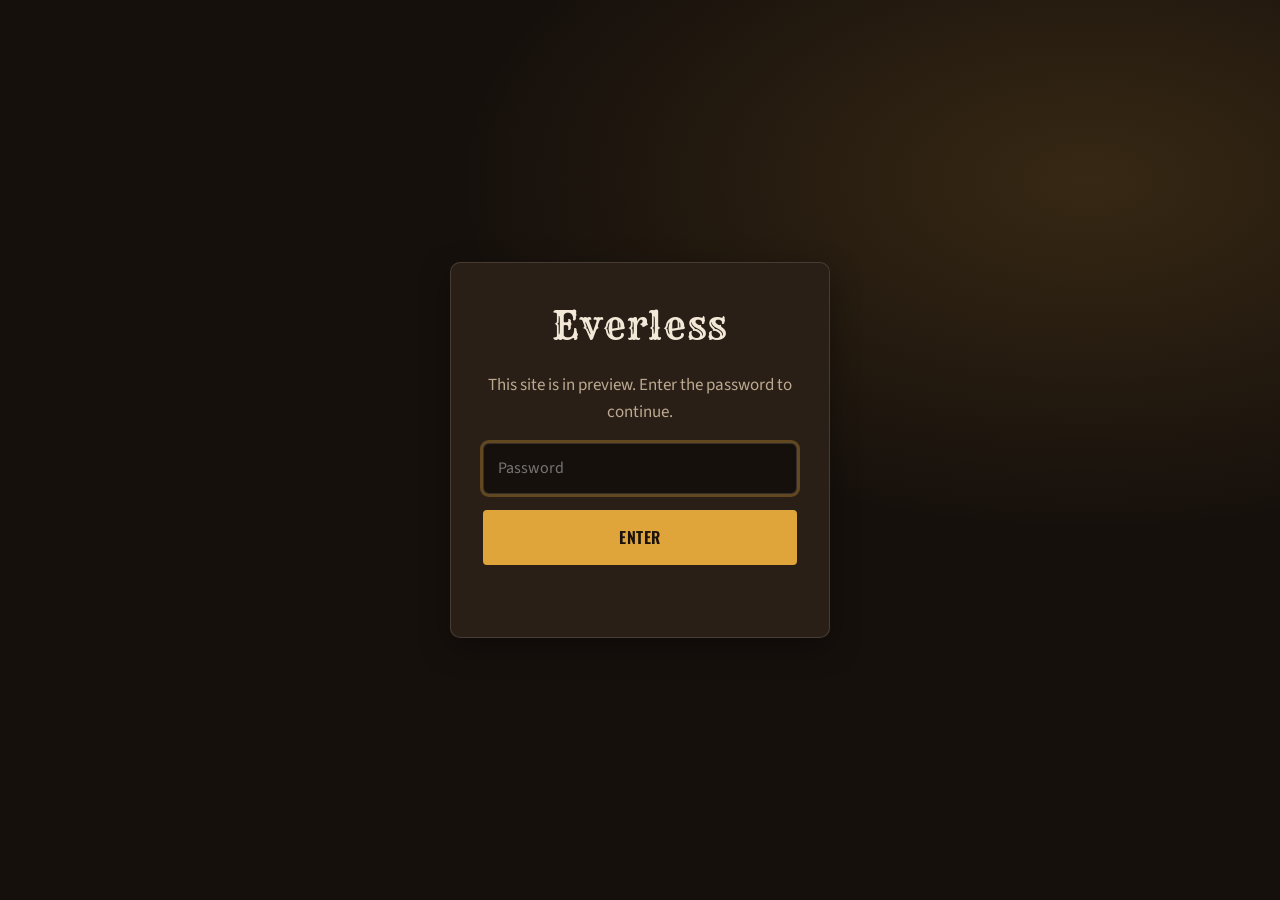
==== galleria.html @ 2f4c050e "Monisivuinen versio: etusivu, galleria ja repertuaari eri sivuille; ehdot; kalenteri pois; lomake lä" ====
<!DOCTYPE html>
<html lang="fi">
<head>
  <meta charset="utf-8">
  <meta name="viewport" content="width=device-width, initial-scale=1">
  <title>Bändi, galleria ja videot – Everless</title>
  <meta name="description" content="Tutustu Everlessin jäseniin ja DJ:hin, katso kuvia ja videoita bändin keikoilta.">
  <meta name="theme-color" content="#16100c">
  <meta property="og:title" content="Everless – Cover band & DJs">
  <meta property="og:type" content="website">
  <meta property="og:image" content="assets/img/band/band.webp">
  <meta name="robots" content="noindex, nofollow">
  <link rel="icon" href="assets/favicon.svg" type="image/svg+xml">

  <link rel="preconnect" href="https://fonts.googleapis.com">
  <link rel="preconnect" href="https://fonts.gstatic.com" crossorigin>
  <link href="https://fonts.googleapis.com/css2?family=Inter:wght@400;500;600;700&family=Oswald:wght@400;500;600&family=Rye&family=Source+Sans+3:wght@400;600;700&family=Space+Grotesk:wght@500;700&display=swap" rel="stylesheet">
  <link rel="stylesheet" href="css/themes.css">
  <link rel="stylesheet" href="css/base.css">

  <script src="data/site.config.js"></script>
  <script src="js/gate.js"></script>
  <script>
    (function () {
      var t = (new URLSearchParams(location.search).get("theme")) || window.EVERLESS_CONFIG.theme;
      document.documentElement.setAttribute("data-theme", t === "modern" ? "modern" : "western");
    })();
  </script>
</head>
<body data-page="gallery">
  <a class="skip-link" href="#main" data-i18n="a11y.skip">Siirry sisältöön</a>
  <header id="site-header"></header>

  <main id="main">
    <section class="page-hero">
      <div class="container">
        <p class="eyebrow" data-i18n="page.gallery.eyebrow"></p>
        <h1 data-i18n="page.gallery.title"></h1>
        <p class="lead" data-i18n="page.gallery.lead"></p>
      </div>
    </section>

    <!-- KOKOONPANO -->
    <section class="section" id="members">
      <div class="container">
        <header class="section-head">
          <p class="eyebrow" data-i18n="members.eyebrow">Kokoonpano</p>
          <h2 data-i18n="members.title"></h2>
          <p class="lead" data-i18n="members.lead"></p>
        </header>

        <figure class="wide-photo">
          <img src="assets/img/band/boys.webp" width="1800" height="1200" loading="lazy" alt="" data-i18n-attr="alt:members.photo.alt">
        </figure>

        <h3 class="subhead" data-i18n="members.band">Bändi</h3>
        <div class="member-grid" id="member-grid"></div>

        <h3 class="subhead" data-i18n="members.djs">DJ:t</h3>
        <div class="dj-block">
          <figure class="dj-photo">
            <img src="assets/img/band/djs.webp" width="1800" height="1200" loading="lazy" alt="" data-i18n-attr="alt:members.djs.alt">
          </figure>
          <div class="dj-info">
            <p data-i18n="members.djs.text"></p>
            <div class="member-grid member-grid-small" id="dj-grid"></div>
          </div>
        </div>
      </div>
    </section>

    <!-- GALLERIA -->
    <section class="section section-alt" id="gallery">
      <div class="container">
        <header class="section-head">
          <p class="eyebrow" data-i18n="gallery.eyebrow">Galleria</p>
          <h2 data-i18n="gallery.title"></h2>
          <p class="lead" data-i18n="gallery.lead"></p>
        </header>
        <div class="gallery" id="gallery-grid"></div>
        <p class="fineprint photo-credit" data-i18n="gallery.credit"></p>
      </div>
    </section>

    <!-- VIDEOT -->
    <section class="section" id="videos">
      <div class="container">
        <header class="section-head">
          <p class="eyebrow" data-i18n="videos.eyebrow">Videot</p>
          <h2 data-i18n="videos.title"></h2>
          <p class="lead" data-i18n="videos.lead"></p>
        </header>
        <div class="card-grid cols-2" id="video-grid"></div>
      </div>
    </section>

    <div class="cta-band">
      <div class="container">
        <a class="btn" href="index.html#book" data-i18n="hero.cta">Pyydä tarjous</a>
      </div>
    </div>
  </main>

  <footer id="site-footer"></footer>

  <!-- Lightbox -->
  <div class="lightbox" id="lightbox" role="dialog" aria-modal="true" hidden>
    <button class="lb-btn lb-close" type="button" data-i18n-attr="aria-label:a11y.close">&times;</button>
    <button class="lb-btn lb-prev" type="button" data-i18n-attr="aria-label:gallery.prev">
      <svg viewBox="0 0 24 24" aria-hidden="true"><path d="M15.4 7.4L14 6l-6 6 6 6 1.4-1.4L10.8 12z"/></svg>
    </button>
    <img class="lb-img" id="lb-img" alt="">
    <button class="lb-btn lb-next" type="button" data-i18n-attr="aria-label:gallery.next">
      <svg viewBox="0 0 24 24" aria-hidden="true"><path d="M8.6 16.6L10 18l6-6-6-6-1.4 1.4L13.2 12z"/></svg>
    </button>
  </div>

  <script src="data/songs.js"></script>
  <script src="data/content.js"></script>
  <script src="data/i18n/fi.js"></script>
  <script src="data/i18n/en.js"></script>
  <script src="js/i18n.js"></script>
  <script src="js/layout.js"></script>
  <script src="js/gallery.js"></script>
  <script src="js/main.js"></script>
</body>
</html>
---- css/themes.css ----
/*
  TEEMAT – kaikki ilmeeseen liittyvät värit, fontit ja pyöristykset ovat tässä.
  Vaihda teema tiedostossa data/site.config.js (theme: "western" tai "modern").
  Voit muokata värejä muuttamalla arvoja alla.
*/

/* ---------- Western: lämmin lato- ja länsi-henkinen ilme ---------- */
:root,
[data-theme="western"] {
  --bg: #16100c;
  --bg-alt: #1e1611;
  --surface: #2a1f17;
  --surface-2: #35271d;
  --text: #f4e9d8;
  --muted: #bcaa90;
  --accent: #e0a53a;          /* kulta */
  --accent-hover: #f0b94f;
  --accent-2: #b5472a;        /* ruoste */
  --accent-contrast: #1a120b; /* teksti accent-värin päällä */
  --border: rgba(244, 233, 216, 0.14);
  --focus: #f0b94f;

  --font-display: "Rye", "Georgia", serif;
  --font-heading: "Oswald", "Arial Narrow", sans-serif;
  --font-body: "Source Sans 3", system-ui, -apple-system, "Segoe UI", sans-serif;

  --heading-transform: uppercase;
  --heading-spacing: 0.04em;
  --heading-weight: 500;
  --radius: 6px;
  --radius-lg: 10px;
  --btn-radius: 4px;
  --shadow: 0 10px 30px rgba(0, 0, 0, 0.35);

  --hero-bg: radial-gradient(900px 500px at 85% 20%, rgba(224, 165, 58, 0.16), transparent 70%), var(--bg);
  --brand-transform: none;
  --brand-spacing: 0.02em;
}

/* ---------- Modern: neutraali, siisti ilme kaikille genreille ---------- */
[data-theme="modern"] {
  --bg: #0d0e12;
  --bg-alt: #13151b;
  --surface: #1a1d25;
  --surface-2: #232733;
  --text: #f2f3f7;
  --muted: #9ea3b0;
  --accent: #ff5d73;
  --accent-hover: #ff7a8c;
  --accent-2: #6c8cff;
  --accent-contrast: #14060a;
  --border: rgba(242, 243, 247, 0.12);
  --focus: #6c8cff;

  --font-display: "Space Grotesk", system-ui, sans-serif;
  --font-heading: "Space Grotesk", system-ui, sans-serif;
  --font-body: "Inter", system-ui, -apple-system, "Segoe UI", sans-serif;

  --heading-transform: none;
  --heading-spacing: -0.01em;
  --heading-weight: 700;
  --radius: 14px;
  --radius-lg: 20px;
  --btn-radius: 999px;
  --shadow: 0 12px 36px rgba(0, 0, 0, 0.45);

  --hero-bg: radial-gradient(900px 500px at 85% 20%, rgba(255, 93, 115, 0.18), transparent 70%), radial-gradient(700px 400px at 0% 100%, rgba(108, 140, 255, 0.14), transparent 70%), var(--bg);
  --brand-transform: uppercase;
  --brand-spacing: 0.18em;
}
---- css/base.css ----
/* Everless – perustyylit ja responsiivinen asettelu. Värit ja fontit tulevat tiedostosta themes.css. */

*, *::before, *::after { box-sizing: border-box; }
html { scroll-behavior: smooth; scroll-padding-top: 72px; -webkit-text-size-adjust: 100%; }
body {
  margin: 0;
  background: var(--bg);
  color: var(--text);
  font-family: var(--font-body);
  font-size: 1.0625rem;
  line-height: 1.6;
  -webkit-font-smoothing: antialiased;
}
img { max-width: 100%; height: auto; display: block; }
a { color: inherit; }
button, input, select, textarea { font: inherit; color: inherit; }
button { cursor: pointer; }
ul { list-style: none; margin: 0; padding: 0; }
h1, h2, h3 { margin: 0; font-family: var(--font-heading); font-weight: var(--heading-weight); letter-spacing: var(--heading-spacing); text-transform: var(--heading-transform); line-height: 1.15; }
h2 { font-size: clamp(1.9rem, 4.5vw, 2.8rem); }
h3 { font-size: 1.3rem; }
p { margin: 0 0 1em; }
:focus-visible { outline: 3px solid var(--focus); outline-offset: 2px; }
@media (prefers-reduced-motion: reduce) { html { scroll-behavior: auto; } * { animation: none !important; transition: none !important; } }

.container { width: min(1180px, 100% - 2.5rem); margin-inline: auto; }
.sr-only { position: absolute; width: 1px; height: 1px; overflow: hidden; clip: rect(0 0 0 0); white-space: nowrap; }
.skip-link { position: absolute; left: -999px; top: 0; z-index: 200; background: var(--accent); color: var(--accent-contrast); padding: .6rem 1rem; }
.skip-link:focus { left: 0; }

/* ---------- Napit ---------- */
.btn {
  display: inline-flex; align-items: center; justify-content: center; gap: .5rem;
  background: var(--accent); color: var(--accent-contrast);
  border: 2px solid var(--accent); border-radius: var(--btn-radius);
  padding: .8rem 1.5rem; min-height: 46px;
  font-family: var(--font-heading); font-weight: 600; font-size: 1rem; letter-spacing: .04em; text-transform: uppercase;
  text-decoration: none; transition: background .2s, color .2s, transform .15s;
}
.btn:hover { background: var(--accent-hover); border-color: var(--accent-hover); }
.btn:active { transform: translateY(1px); }
.btn-ghost { background: transparent; color: var(--text); border-color: var(--border); border-color: rgba(255,255,255,.4); }
.btn-ghost:hover { background: rgba(255,255,255,.12); border-color: #fff; }
.btn-small { padding: .45rem 1rem; min-height: 38px; font-size: .9rem; }
.btn-block { width: 100%; }
.btn[disabled] { opacity: .6; cursor: progress; }

/* ---------- Header ---------- */
.site-header {
  position: sticky; top: 0; z-index: 100;
  background: color-mix(in srgb, var(--bg) 88%, transparent);
  -webkit-backdrop-filter: blur(12px); backdrop-filter: blur(12px);
  border-bottom: 1px solid var(--border);
}
.header-inner { display: flex; align-items: center; justify-content: space-between; gap: 1rem; min-height: 64px; }
.logo { display: inline-flex; align-items: center; gap: .55rem; text-decoration: none; color: var(--accent); }
.logo-mark { width: 26px; height: 26px; }
.logo-word { font-family: var(--font-display); font-size: 1.5rem; color: var(--text); text-transform: var(--brand-transform); letter-spacing: var(--brand-spacing); line-height: 1; }
.main-nav { display: flex; align-items: center; gap: 1.4rem; }
.main-nav a:not(.btn) { text-decoration: none; font-family: var(--font-heading); text-transform: uppercase; letter-spacing: .06em; font-size: .9rem; color: var(--muted); padding: .4rem 0; border-bottom: 2px solid transparent; }
.main-nav a:not(.btn):hover { color: var(--text); border-bottom-color: var(--accent); }
.header-tools { display: flex; align-items: center; gap: .75rem; }
.lang-switch { display: inline-flex; border: 1px solid var(--border); border-radius: var(--btn-radius); overflow: hidden; }
.lang-switch button { background: none; border: 0; padding: .4rem .7rem; font-family: var(--font-heading); font-size: .85rem; letter-spacing: .06em; color: var(--muted); min-height: 36px; }
.lang-switch button[aria-pressed="true"] { background: var(--accent); color: var(--accent-contrast); }
.nav-toggle { display: none; width: 44px; height: 44px; background: none; border: 1px solid var(--border); border-radius: var(--radius); padding: 0; position: relative; }
.nav-toggle span { position: absolute; left: 11px; right: 11px; height: 2px; background: var(--text); transition: transform .2s, opacity .2s, top .2s; }
.nav-toggle span:nth-child(1) { top: 14px; } .nav-toggle span:nth-child(2) { top: 21px; } .nav-toggle span:nth-child(3) { top: 28px; }
.nav-toggle[aria-expanded="true"] span:nth-child(1) { top: 21px; transform: rotate(45deg); }
.nav-toggle[aria-expanded="true"] span:nth-child(2) { opacity: 0; }
.nav-toggle[aria-expanded="true"] span:nth-child(3) { top: 21px; transform: rotate(-45deg); }

@media (max-width: 960px) {
  .nav-toggle { display: block; }
  .main-nav {
    position: absolute; top: 100%; left: 0; right: 0; flex-direction: column; align-items: stretch; gap: 0;
    background: var(--bg); border-bottom: 1px solid var(--border); padding: .5rem 1.25rem 1.25rem;
    display: none;
  }
  .main-nav.open { display: flex; }
  .main-nav a:not(.btn) { padding: .9rem 0; border-bottom: 1px solid var(--border); font-size: 1rem; }
  .main-nav .nav-cta { margin-top: 1rem; }
}

/* ---------- Hero ---------- */
.hero { position: relative; padding: clamp(2.5rem, 6vw, 5rem) 0 clamp(3rem, 6vw, 5rem); background: var(--hero-bg); overflow: hidden; }
.hero-inner { display: grid; grid-template-columns: minmax(0, 1fr) minmax(0, 1.3fr); gap: clamp(1.5rem, 4vw, 3.5rem); align-items: center; }
.hero-photo { margin: 0; border-radius: var(--radius-lg); overflow: hidden; border: 1px solid var(--border); box-shadow: var(--shadow); }
.hero-photo img { width: 100%; aspect-ratio: 3 / 2; object-fit: cover; }
@media (max-width: 960px) { .hero-inner { grid-template-columns: minmax(0, 1fr); } .hero-photo { order: -1; } }
.hero-content { min-width: 0; }
.eyebrow { font-family: var(--font-heading); text-transform: uppercase; letter-spacing: .18em; font-size: .85rem; color: var(--accent); margin-bottom: .8rem; }
.hero-title { display: flex; flex-direction: column; gap: .6rem; text-transform: none; letter-spacing: 0; }
.hero-brand { font-family: var(--font-display); font-weight: 400; font-size: clamp(3.2rem, 9vw, 6.5rem); overflow-wrap: anywhere; line-height: .95; text-transform: var(--brand-transform); letter-spacing: var(--brand-spacing); text-shadow: 0 4px 24px rgba(0,0,0,.5); }
.hero-sub { font-family: var(--font-heading); font-weight: var(--heading-weight); font-size: clamp(1.3rem, 3.2vw, 2.1rem); text-transform: var(--heading-transform); letter-spacing: var(--heading-spacing); max-width: 22em; }
.hero-lead { max-width: 40rem; font-size: 1.15rem; color: var(--muted); margin: 1.2rem 0 1.8rem; }
.hero-actions { display: flex; flex-wrap: wrap; gap: .8rem; }

/* ---------- Osiot ---------- */
.section { padding: clamp(3.5rem, 8vw, 6.5rem) 0; }
.section-alt { background: var(--bg-alt); }
.section-head { max-width: 46rem; margin-bottom: 2.5rem; }
.section-head h2 { margin-bottom: 1rem; }
.lead { color: var(--muted); font-size: 1.15rem; margin-bottom: 0; }
.subhead { margin: 3rem 0 1.2rem; color: var(--accent); font-size: 1.05rem; letter-spacing: .14em; }
.subhead:first-of-type { margin-top: 2rem; }
.fineprint { color: var(--muted); font-size: .85rem; margin-top: 1.2rem; }

.card { background: var(--surface); border: 1px solid var(--border); border-radius: var(--radius-lg); padding: 1.6rem; }
.card-grid { display: grid; gap: 1.25rem; }
.cols-3 { grid-template-columns: repeat(3, minmax(0, 1fr)); }
.cols-2 { grid-template-columns: repeat(2, minmax(0, 1fr)); }
@media (max-width: 900px) { .cols-3 { grid-template-columns: repeat(2, minmax(0, 1fr)); } }
@media (max-width: 640px) { .cols-3, .cols-2 { grid-template-columns: minmax(0, 1fr); } }

.service-card .icon { width: 52px; height: 52px; display: grid; place-items: center; background: color-mix(in srgb, var(--accent) 16%, transparent); color: var(--accent); border-radius: 50%; margin-bottom: 1rem; }
.service-card .icon svg { width: 26px; height: 26px; fill: currentColor; }
.service-card h3 { margin-bottom: .6rem; }
.service-card p { color: var(--muted); margin: 0; }
.services-meta { display: flex; flex-wrap: wrap; gap: 1.5rem 3rem; justify-content: space-between; align-items: center; margin-top: 2rem; padding: 1.4rem 1.6rem; border: 1px dashed var(--border); border-radius: var(--radius-lg); }
.events { display: flex; flex-wrap: wrap; align-items: center; gap: .8rem; }
.events-label { color: var(--muted); }
.chips { display: flex; flex-wrap: wrap; gap: .5rem; }
.chips li { padding: .3rem .9rem; border: 1px solid var(--accent); color: var(--accent); border-radius: 999px; font-size: .95rem; }
.price-note { color: var(--muted); }
.price-note strong { color: var(--text); font-family: var(--font-heading); text-transform: uppercase; letter-spacing: .08em; margin-right: .5rem; }

/* Genret */
.genre-card { padding: 0; overflow: hidden; display: flex; flex-direction: column; }
.genre-card .genre-top { padding: 2rem 1.6rem 1rem; background: linear-gradient(160deg, color-mix(in srgb, var(--g) 35%, var(--surface)), var(--surface)); }
.genre-pop { --g: var(--accent-2); }
.genre-rock { --g: var(--muted); }
.genre-country { --g: var(--accent); }
.genre-card h3 { font-size: 2rem; margin-bottom: .3rem; }
.genre-card .count { color: var(--accent); font-family: var(--font-heading); letter-spacing: .1em; text-transform: uppercase; font-size: .85rem; }
.genre-card .genre-body { padding: 1rem 1.6rem 1.6rem; display: flex; flex-direction: column; gap: 1rem; flex: 1; }
.genre-card p { color: var(--muted); margin: 0; flex: 1; }
.genre-card a { color: var(--accent); font-family: var(--font-heading); text-transform: uppercase; letter-spacing: .08em; font-size: .9rem; text-decoration: none; }
.genre-card a:hover { text-decoration: underline; }

/* Jäsenet */
.wide-photo { margin: 0; border-radius: var(--radius-lg); overflow: hidden; border: 1px solid var(--border); }
.wide-photo img { width: 100%; aspect-ratio: 21 / 9; object-fit: cover; object-position: 50% 62%; }
@media (max-width: 640px) { .wide-photo img { aspect-ratio: 4 / 3; } }
.member-grid { display: grid; grid-template-columns: repeat(4, 1fr); gap: 1.25rem; }
.member-grid-small { grid-template-columns: repeat(2, 1fr); margin-top: 1.5rem; }
@media (max-width: 960px) { .member-grid { grid-template-columns: repeat(3, 1fr); } }
@media (max-width: 640px) { .member-grid { grid-template-columns: repeat(2, 1fr); gap: .8rem; } }
.member { margin: 0; background: var(--surface); border: 1px solid var(--border); border-radius: var(--radius-lg); overflow: hidden; }
.member img { width: 100%; aspect-ratio: 3 / 4; object-fit: cover; object-position: 50% 30%; transition: transform .5s; }
.member:hover img { transform: scale(1.04); }
.member .photo { overflow: hidden; }
.member figcaption { padding: .9rem 1rem 1.1rem; }
.member .name { font-family: var(--font-heading); font-size: 1.25rem; text-transform: var(--heading-transform); letter-spacing: var(--heading-spacing); display: block; }
.member .role { color: var(--accent); font-size: .95rem; }
.dj-block { display: grid; grid-template-columns: 1.1fr 1fr; gap: 2rem; align-items: center; }
.dj-photo { margin: 0; border-radius: var(--radius-lg); overflow: hidden; border: 1px solid var(--border); }
.dj-photo img { width: 100%; aspect-ratio: 4 / 3; object-fit: cover; }
.dj-info p { color: var(--muted); font-size: 1.1rem; }
@media (max-width: 800px) { .dj-block { grid-template-columns: minmax(0, 1fr); } }

/* Galleria */
.gallery { column-count: 4; column-gap: 1rem; }
@media (max-width: 1000px) { .gallery { column-count: 3; } }
.gallery-item { break-inside: avoid; margin: 0 0 1rem; display: block; width: 100%; padding: 0; border: 0; background: var(--surface); border-radius: var(--radius); overflow: hidden; position: relative; }
.gallery-item img { width: 100%; height: auto; transition: transform .5s, filter .3s; }
.gallery-item:hover img { transform: scale(1.04); }
@media (max-width: 640px) { .gallery { column-count: 2; column-gap: .6rem; } .gallery-item { margin-bottom: .6rem; } }

.lightbox { position: fixed; inset: 0; z-index: 300; background: rgba(8, 6, 4, .96); display: grid; place-items: center; padding: 3.5rem 1rem 1.5rem; }
.lightbox[hidden] { display: none; }
.lb-img { max-width: min(100%, 1400px); max-height: calc(100vh - 6rem); max-height: calc(100dvh - 6rem); object-fit: contain; border-radius: 4px; }
.lb-btn { position: absolute; background: rgba(255,255,255,.1); border: 0; color: #fff; width: 48px; height: 48px; border-radius: 50%; display: grid; place-items: center; font-size: 2rem; line-height: 1; }
.lb-btn:hover { background: rgba(255,255,255,.25); }
.lb-btn svg { width: 28px; height: 28px; fill: currentColor; }
.lb-close { top: 1rem; right: 1rem; }
.lb-prev { left: .75rem; top: 50%; transform: translateY(-50%); }
.lb-next { right: .75rem; top: 50%; transform: translateY(-50%); }

/* Videot */
.video-card { padding: 0; overflow: hidden; }
.video-frame { position: relative; aspect-ratio: 16 / 9; background: #000; }
.video-frame iframe, .video-frame .poster { position: absolute; inset: 0; width: 100%; height: 100%; border: 0; }
.video-frame .poster { display: grid; place-items: center; background: linear-gradient(135deg, var(--surface-2), var(--bg)); color: var(--text); border: 0; padding: 1rem; text-align: center; }
.video-frame .poster.placeholder { cursor: default; color: var(--muted); }
.video-frame .poster img { position: absolute; inset: 0; width: 100%; height: 100%; object-fit: cover; opacity: .75; }
.play-badge { position: relative; width: 72px; height: 72px; border-radius: 50%; background: var(--accent); color: var(--accent-contrast); display: grid; place-items: center; box-shadow: var(--shadow); }
.play-badge svg { width: 34px; height: 34px; fill: currentColor; margin-left: 4px; }
.video-card .video-meta { padding: 1rem 1.3rem 1.3rem; }
.video-card .video-title { font-family: var(--font-heading); font-size: 1.2rem; text-transform: var(--heading-transform); letter-spacing: var(--heading-spacing); }
.video-card .video-artist { color: var(--muted); font-size: .95rem; }
.soon { display: flex; flex-direction: column; align-items: center; gap: .6rem; }
.soon svg { width: 44px; height: 44px; fill: currentColor; opacity: .6; }

/* Repertuaari */
.rep-controls { display: flex; flex-wrap: wrap; gap: 1rem; align-items: center; justify-content: space-between; margin-bottom: 1rem; }
.tabs { display: flex; flex-wrap: wrap; gap: .5rem; }
.tab { background: transparent; border: 1px solid var(--border); border-radius: var(--btn-radius); padding: .5rem 1.1rem; min-height: 42px; font-family: var(--font-heading); text-transform: uppercase; letter-spacing: .08em; font-size: .9rem; color: var(--muted); }
.tab[aria-selected="true"] { background: var(--accent); border-color: var(--accent); color: var(--accent-contrast); }
.tab small { opacity: .75; margin-left: .35rem; }
.search { position: relative; flex: 1 1 260px; max-width: 360px; }
.search svg { position: absolute; left: 12px; top: 50%; transform: translateY(-50%); width: 20px; height: 20px; fill: var(--muted); pointer-events: none; }
.search input { width: 100%; padding: .7rem 1rem .7rem 2.6rem; background: var(--surface); border: 1px solid var(--border); border-radius: var(--btn-radius); min-height: 44px; }
.rep-count { color: var(--muted); font-size: .9rem; margin: 0 0 .8rem; }
.song-list { display: grid; grid-template-columns: 1fr 1fr; gap: .6rem 1rem; }
@media (max-width: 800px) { .song-list { grid-template-columns: minmax(0, 1fr); } }
.song { position: relative; display: flex; align-items: center; gap: .9rem; padding: .65rem .9rem; background: var(--surface); border: 1px solid var(--border); border-radius: var(--radius); overflow: hidden; }
.song.playing { border-color: var(--accent); }
.song-info { min-width: 0; flex: 1; }
.song-title { display: block; font-weight: 600; line-height: 1.3; }
.song-artist { display: block; color: var(--muted); font-size: .92rem; }
.song-genre { font-size: .72rem; text-transform: uppercase; letter-spacing: .1em; color: var(--accent); border: 1px solid var(--border); padding: .1rem .5rem; border-radius: 999px; flex: none; }
@media (max-width: 640px) { .song-genre { display: none; } }
.play-btn { flex: none; width: 44px; height: 44px; border-radius: 50%; border: 1px solid var(--accent); background: transparent; color: var(--accent); display: grid; place-items: center; transition: background .2s, color .2s; }
.play-btn:hover, .song.playing .play-btn { background: var(--accent); color: var(--accent-contrast); }
.play-btn svg { width: 22px; height: 22px; fill: currentColor; }
.play-btn[disabled] { opacity: .35; border-color: var(--border); color: var(--muted); cursor: not-allowed; background: none; }
.play-btn.loading svg { animation: spin 1s linear infinite; }
@keyframes spin { to { transform: rotate(360deg); } }
.song .progress { position: absolute; left: 0; bottom: 0; height: 3px; width: 0; background: var(--accent); }
.empty { color: var(--muted); padding: 2rem 0; }

/* Varaus */
.notice { margin-top: 1.2rem; padding: .9rem 1.1rem; border-left: 4px solid var(--accent); background: var(--surface); border-radius: 0 var(--radius) var(--radius) 0; color: var(--text); font-size: 1rem; }
.notice a { color: var(--accent); }

.booking-form h3 { margin-bottom: 1.2rem; }
.field { margin-bottom: 1.1rem; }
.field-row { display: grid; grid-template-columns: repeat(2, minmax(0, 1fr)); gap: 0 1rem; }
@media (max-width: 560px) { .field-row { grid-template-columns: minmax(0, 1fr); } }
label { display: block; font-weight: 600; margin-bottom: .35rem; font-size: .98rem; }
label small { color: var(--muted); font-weight: 400; }
input[type="text"], input[type="email"], input[type="tel"], input[type="number"], select, textarea {
  width: 100%; background: var(--bg); border: 1px solid var(--border); border-radius: var(--radius);
  padding: .75rem .9rem; min-height: 46px; font-size: 1rem;
}
textarea { resize: vertical; min-height: 110px; }
select { appearance: none; background-image: linear-gradient(45deg, transparent 50%, var(--muted) 50%), linear-gradient(135deg, var(--muted) 50%, transparent 50%); background-position: calc(100% - 18px) 52%, calc(100% - 13px) 52%; background-size: 5px 5px; background-repeat: no-repeat; padding-right: 2.4rem; }
input[readonly] { cursor: pointer; }
input:focus, select:focus, textarea:focus { border-color: var(--accent); outline: none; box-shadow: 0 0 0 3px color-mix(in srgb, var(--accent) 30%, transparent); }
.field.invalid input, .field.invalid select, .field.invalid textarea { border-color: #ff6b6b; }
.error { color: #ff8a8a; font-size: .88rem; margin: .35rem 0 0; min-height: 0; }
.error:empty { display: none; }
.hint { color: var(--muted); font-size: .88rem; margin: .35rem 0 0; }
.check { display: flex; gap: .7rem; align-items: flex-start; font-weight: 400; cursor: pointer; }
.check input { width: 22px; height: 22px; margin: .1rem 0 0; accent-color: var(--accent); flex: none; }
.hp { position: absolute; left: -9999px; width: 1px; height: 1px; overflow: hidden; }
.form-status { margin: 1rem 0 0; }
.form-status.ok { background: color-mix(in srgb, #4caf50 18%, transparent); border: 1px solid #4caf50; padding: 1rem 1.2rem; border-radius: var(--radius); }
.form-status.err { color: #ff9a9a; }
.form-status strong { display: block; font-size: 1.15rem; margin-bottom: .25rem; }
.form-status .btn { margin-top: .8rem; }

/* Footer */
.site-footer { background: #0b0806; border-top: 1px solid var(--border); padding: 3rem 0 1.5rem; }
[data-theme="modern"] .site-footer { background: #090a0d; }
.footer-inner { display: flex; flex-wrap: wrap; justify-content: space-between; gap: 2rem; }
.footer-tagline { color: var(--muted); margin: .8rem 0 0; max-width: 24rem; }
.footer-contact h3 { font-size: 1rem; color: var(--accent); letter-spacing: .14em; margin-bottom: .8rem; }
.footer-contact li { margin-bottom: .35rem; color: var(--muted); }
.footer-contact a { color: var(--text); text-decoration: none; border-bottom: 1px solid var(--border); }
.footer-contact a:hover { border-bottom-color: var(--accent); color: var(--accent); }
.footer-bottom { margin-top: 2rem; padding-top: 1.2rem; border-top: 1px solid var(--border); color: var(--muted); }

/* Salasanaportti */
html.locked body > *:not(.gate) { display: none !important; }
.gate { position: fixed; inset: 0; z-index: 999; display: grid; place-items: center; padding: 1.5rem; background: var(--hero-bg); }
.gate-box { width: min(380px, 100%); background: var(--surface); border: 1px solid var(--border); border-radius: var(--radius-lg); padding: 2rem; text-align: center; box-shadow: var(--shadow); display: grid; gap: 1rem; }
.gate-brand { font-family: var(--font-display); font-size: 2.4rem; text-transform: var(--brand-transform); letter-spacing: var(--brand-spacing); }
.gate-box p { margin: 0; color: var(--muted); }
.gate-box input { width: 100%; background: var(--bg); border: 1px solid var(--border); border-radius: var(--radius); padding: .75rem .9rem; min-height: 46px; font-size: 1rem; }
.gate-error { color: #ff8a8a !important; min-height: 1.4em; }


/* ---------- Monisivuinen versio ---------- */
.main-nav a[aria-current="page"]:not(.btn) { color: var(--accent); }
.page-hero { padding: clamp(2.5rem, 6vw, 4.5rem) 0 clamp(1rem, 3vw, 2rem); background: var(--hero-bg, transparent); border-bottom: 1px solid var(--border); }
.page-hero h1 { margin: .3rem 0 1rem; }
.page-hero .lead { max-width: 46rem; }
.page-hero .lead a, .fineprint a { color: var(--accent); }
.terms-grid { display: grid; grid-template-columns: repeat(3, minmax(0, 1fr)); gap: 1.25rem; align-items: start; }
@media (max-width: 960px) { .terms-grid { grid-template-columns: minmax(0, 1fr); } }
.terms-card { padding: 1.5rem; }
.terms-card h3 { margin-bottom: .7rem; color: var(--accent); }
.terms-card p { color: var(--muted); }
.booking-form { max-width: 820px; margin-inline: auto; }
@media (max-width: 480px) { .booking-form { padding: 1.2rem; } }
.consent a { color: var(--accent); }
.form-status a { color: inherit; text-decoration: underline; }
.cta-band { padding: 2.5rem 0; text-align: center; border-top: 1px solid var(--border); }
.photo-credit { margin-top: 1rem; }
.footer-links h3 { font-size: 1rem; color: var(--accent); letter-spacing: .14em; margin-bottom: .8rem; }
.footer-links li { margin-bottom: .35rem; }
.footer-links a { color: var(--text); text-decoration: none; border-bottom: 1px solid var(--border); }
.footer-links a:hover { border-bottom-color: var(--accent); color: var(--accent); }
.footer-bottom { display: flex; flex-wrap: wrap; justify-content: space-between; gap: .4rem 2rem; }
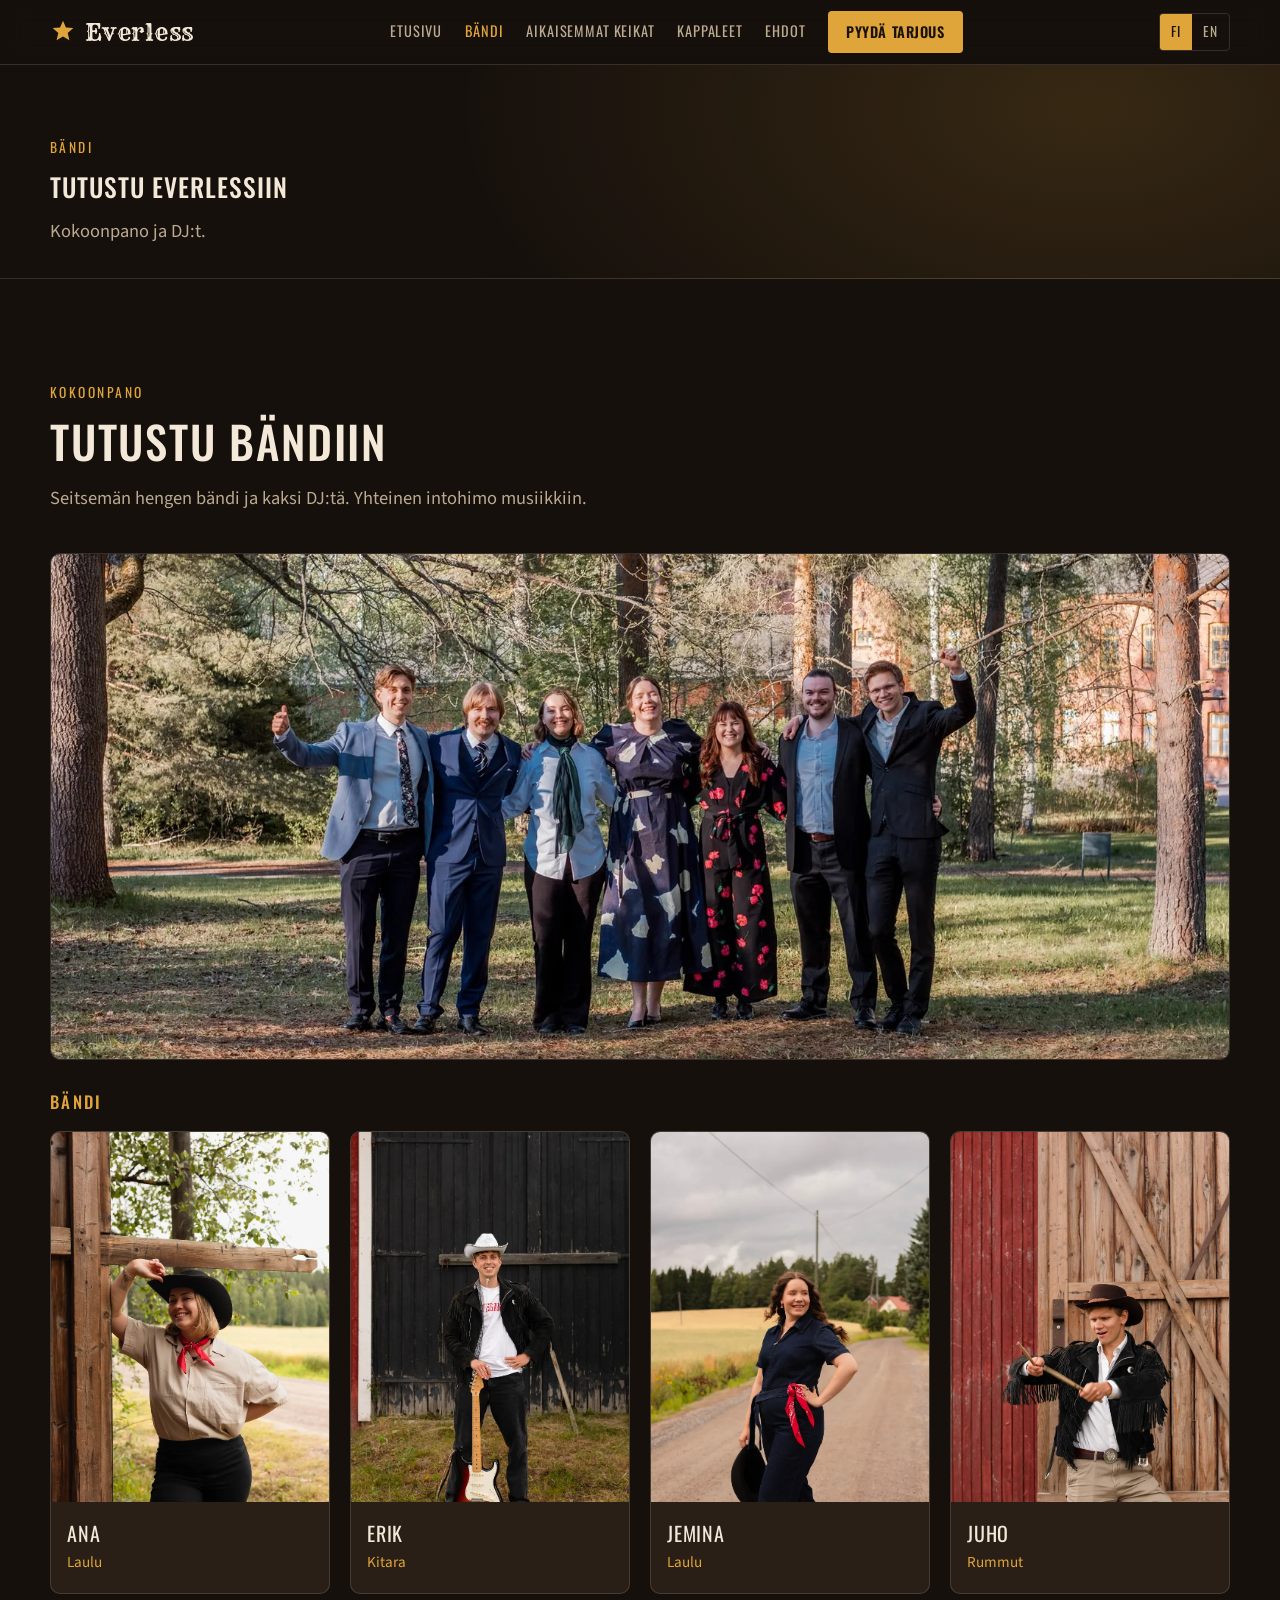
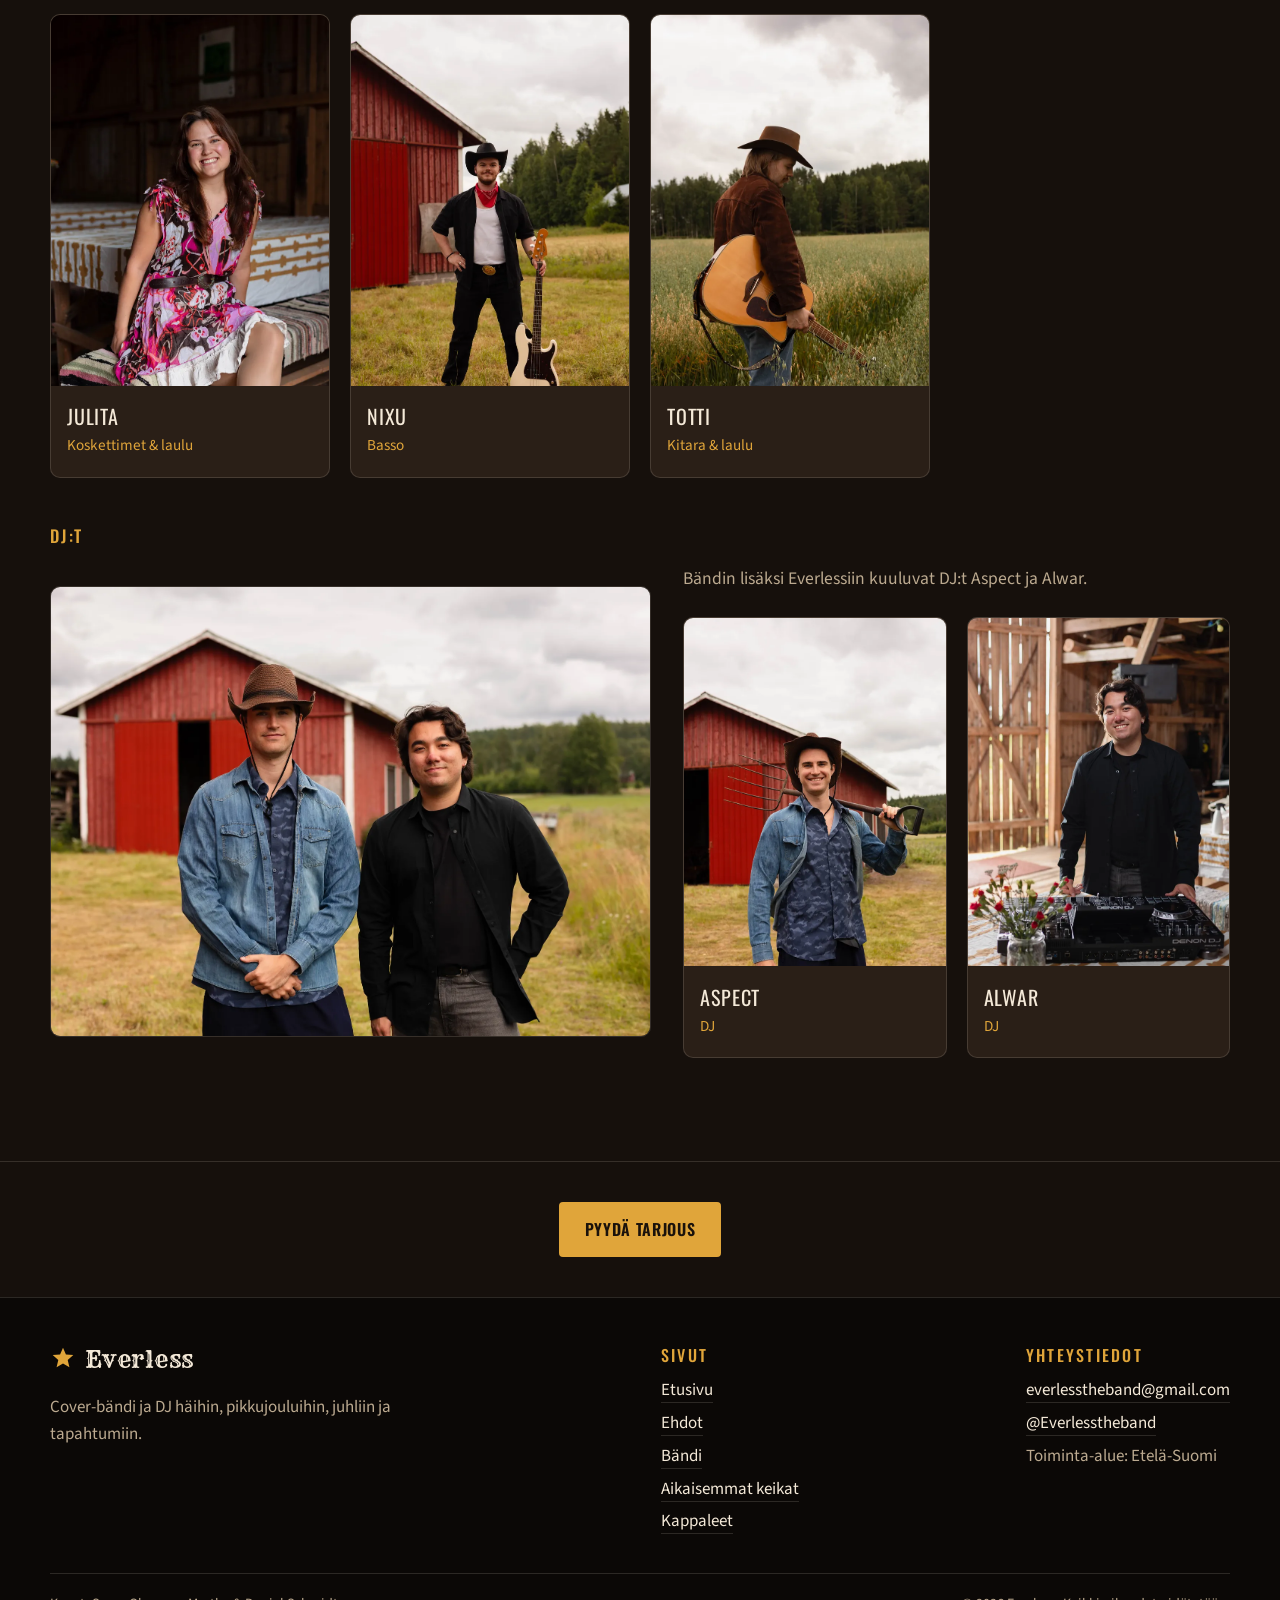
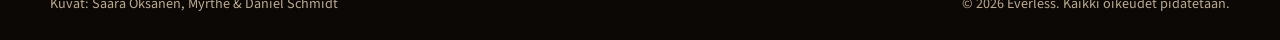
==== commit 11d8d195: "Bändi-sivun pääkuvaksi häiden ryhmäkuva; sohvakuva keikat-sivun arkistoon Co-authored-by: Cursor <cu" ====
--- a/galleria.html
+++ b/galleria.html
@@ -3,8 +3,8 @@
 <head>
   <meta charset="utf-8">
   <meta name="viewport" content="width=device-width, initial-scale=1">
-  <title>Bändi, galleria ja videot – Everless</title>
-  <meta name="description" content="Tutustu Everlessin jäseniin ja DJ:hin, katso kuvia ja videoita bändin keikoilta.">
+  <title>Bändi – Everless</title>
+  <meta name="description" content="Tutustu Everlessin jäseniin ja DJ:hin.">
   <meta name="theme-color" content="#16100c">
   <meta property="og:title" content="Everless – Cover band & DJs">
   <meta property="og:type" content="website">
@@ -50,7 +50,7 @@
         </header>
 
         <figure class="wide-photo">
-          <img src="assets/img/band/boys.webp" width="1800" height="1200" loading="lazy" alt="" data-i18n-attr="alt:members.photo.alt">
+          <img src="assets/img/gallery/wedding-45.webp" width="1600" height="1067" loading="lazy" alt="" data-i18n-attr="alt:members.photo.alt">
         </figure>
 
         <h3 class="subhead" data-i18n="members.band">Bändi</h3>
@@ -69,31 +69,6 @@
       </div>
     </section>
 
-    <!-- GALLERIA -->
-    <section class="section section-alt" id="gallery">
-      <div class="container">
-        <header class="section-head">
-          <p class="eyebrow" data-i18n="gallery.eyebrow">Galleria</p>
-          <h2 data-i18n="gallery.title"></h2>
-          <p class="lead" data-i18n="gallery.lead"></p>
-        </header>
-        <div class="gallery" id="gallery-grid"></div>
-        <p class="fineprint photo-credit" data-i18n="gallery.credit"></p>
-      </div>
-    </section>
-
-    <!-- VIDEOT -->
-    <section class="section" id="videos">
-      <div class="container">
-        <header class="section-head">
-          <p class="eyebrow" data-i18n="videos.eyebrow">Videot</p>
-          <h2 data-i18n="videos.title"></h2>
-          <p class="lead" data-i18n="videos.lead"></p>
-        </header>
-        <div class="card-grid cols-2" id="video-grid"></div>
-      </div>
-    </section>
-
     <div class="cta-band">
       <div class="container">
         <a class="btn" href="index.html#book" data-i18n="hero.cta">Pyydä tarjous</a>
@@ -103,25 +78,12 @@
 
   <footer id="site-footer"></footer>
 
-  <!-- Lightbox -->
-  <div class="lightbox" id="lightbox" role="dialog" aria-modal="true" hidden>
-    <button class="lb-btn lb-close" type="button" data-i18n-attr="aria-label:a11y.close">&times;</button>
-    <button class="lb-btn lb-prev" type="button" data-i18n-attr="aria-label:gallery.prev">
-      <svg viewBox="0 0 24 24" aria-hidden="true"><path d="M15.4 7.4L14 6l-6 6 6 6 1.4-1.4L10.8 12z"/></svg>
-    </button>
-    <img class="lb-img" id="lb-img" alt="">
-    <button class="lb-btn lb-next" type="button" data-i18n-attr="aria-label:gallery.next">
-      <svg viewBox="0 0 24 24" aria-hidden="true"><path d="M8.6 16.6L10 18l6-6-6-6-1.4 1.4L13.2 12z"/></svg>
-    </button>
-  </div>
-
   <script src="data/songs.js"></script>
   <script src="data/content.js"></script>
   <script src="data/i18n/fi.js"></script>
   <script src="data/i18n/en.js"></script>
   <script src="js/i18n.js"></script>
   <script src="js/layout.js"></script>
-  <script src="js/gallery.js"></script>
   <script src="js/main.js"></script>
 </body>
 </html>
--- a/css/base.css
+++ b/css/base.css
@@ -230,7 +230,7 @@
 @media (max-width: 560px) { .field-row { grid-template-columns: minmax(0, 1fr); } }
 label { display: block; font-weight: 600; margin-bottom: .35rem; font-size: .98rem; }
 label small { color: var(--muted); font-weight: 400; }
-input[type="text"], input[type="email"], input[type="tel"], input[type="number"], select, textarea {
+input[type="text"], input[type="email"], input[type="tel"], input[type="number"], input[type="date"], select, textarea {
   width: 100%; background: var(--bg); border: 1px solid var(--border); border-radius: var(--radius);
   padding: .75rem .9rem; min-height: 46px; font-size: 1rem;
 }
@@ -294,3 +294,18 @@
 .footer-links a { color: var(--text); text-decoration: none; border-bottom: 1px solid var(--border); }
 .footer-links a:hover { border-bottom-color: var(--accent); color: var(--accent); }
 .footer-bottom { display: flex; flex-wrap: wrap; justify-content: space-between; gap: .4rem 2rem; }
+
+/* Päivävalitsin: sama ilme kuin muilla kentillä */
+input[type="date"] { appearance: none; -webkit-appearance: none; color-scheme: dark; display: block; line-height: 1.4; }
+[data-theme="modern"] input[type="date"] { color-scheme: light; }
+input[type="date"]::-webkit-date-and-time-value { text-align: left; }
+input[type="date"]::-webkit-datetime-edit { padding: 0; }
+input[type="date"]::-webkit-datetime-edit-fields-wrapper { color: var(--text); }
+input[type="date"]::-webkit-calendar-picker-indicator { cursor: pointer; opacity: .85; }
+input:-webkit-autofill, input:-webkit-autofill:focus { -webkit-text-fill-color: var(--text); box-shadow: 0 0 0 1000px var(--bg) inset; }
+
+.gallery-featured { margin-bottom: 1rem; }
+.gallery-featured:empty { display: none; }
+.gallery-featured .gallery-item { margin: 0; }
+.gallery-featured .gallery-item img { aspect-ratio: 16 / 9; object-fit: cover; object-position: 50% 40%; }
+@media (max-width: 640px) { .gallery-featured { margin-bottom: .6rem; } .gallery-featured .gallery-item img { aspect-ratio: 4 / 3; } }
